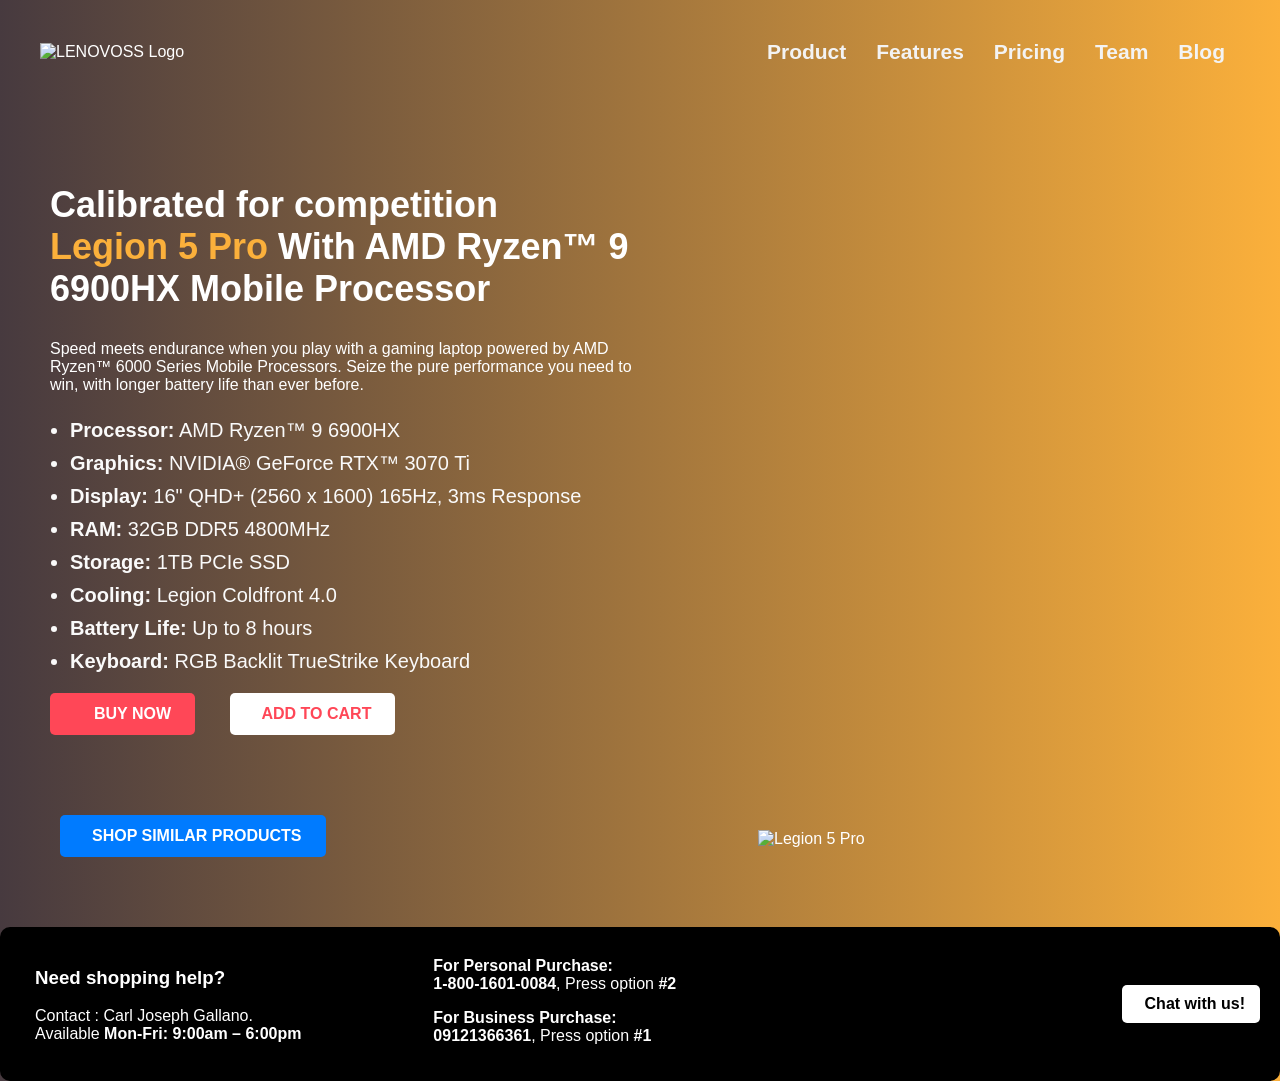
==== home.html @ 92329259 "Add files via upload" ====
<!DOCTYPE html>
<html lang="en">
<head>
    <meta charset="UTF-8">
    <meta name="viewport" content="width=device-width, initial-scale=1.0">
    <title>LENOVOSS</title>
    <link rel="stylesheet" href="lenovo.css.css">
    <script src="https://cdnjs.cloudflare.com/ajax/libs/font-awesome/6.5.1/js/all.min.js" crossorigin="anonymous"></script>
</head>
<body>
    <header>
        <nav>
            <div class="logo">
                <img src="logo1.jpg" alt="LENOVOSS Logo">
            </div>
            <ul>
                <li><a href="#">Product</a></li>
                <li><a href="#">Features</a></li>
                <li><a href="#">Pricing</a></li>
                <li><a href="#">Team</a></li>
                <li><a href="#">Blog</a></li>
            </ul>
        </nav>
    </header>
    

    <section class="hero">
        <div class="content">
            <h1>
                <span>Calibrated for competition <br></span> 
                <span class="highlight">Legion 5 Pro</span> 
                <span>With</span> <strong>AMD Ryzen™ 9 6900HX Mobile Processor</strong>
            </h1>
            <p>Speed meets endurance when you play with a gaming laptop powered by AMD Ryzen™ 6000 Series Mobile Processors. Seize the pure performance you need to win, with longer battery life than ever before.</p>
            
            <ul class="specs-list">
    <li><strong>Processor:</strong> AMD Ryzen™ 9 6900HX</li>
    <li><strong>Graphics:</strong> NVIDIA® GeForce RTX™ 3070 Ti</li>
    <li><strong>Display:</strong> 16" QHD+ (2560 x 1600) 165Hz, 3ms Response</li>
    <li><strong>RAM:</strong> 32GB DDR5 4800MHz</li>
    <li><strong>Storage:</strong> 1TB PCIe SSD</li>
    <li><strong>Cooling:</strong> Legion Coldfront 4.0</li>
    <li><strong>Battery Life:</strong> Up to 8 hours</li>
    <li><strong>Keyboard:</strong> RGB Backlit TrueStrike Keyboard</li>
</ul>

<div class="buttons">
    <a href="#" class="btn primary">
        <i class="fas fa-shopping-bag" style="margin-right: 20px;"></i> BUY NOW
    </a>
    <a href="#" class="btn secondary">
        <i class="fas fa-cart-plus"></i> ADD TO CART
    </a>
    <br>
    <a href="#" class="btn similar">
        <i class="fas fa-search"></i> SHOP SIMILAR PRODUCTS 
    </a>
</div>

        </div>
        <div class="image">
            <img src="pic.avif" alt="Legion 5 Pro">
        </div>
    </section>
    <div class="contact-section">
    <div class="contact-info">
        <i class="fas fa-user-circle icon"></i>
        <div class="text">
            <h3>Need shopping help?</h3>
            <p>Contact : Carl Joseph Gallano.<br>Available <strong>Mon-Fri: 9:00am – 6:00pm</strong></p>
        </div>
    </div>
    <div class="contact-numbers">
        <p><strong>For Personal Purchase:</strong><br><a href="tel:1-800-1601-0084">1-800-1601-0084</a>, Press option <strong>#2</strong></p>
        <p><strong>For Business Purchase:</strong><br><a href="tel:1-800-1601-0084">09121366361</a>, Press option <strong>#1</strong></p>
    </div>
    <div class="chat-button">
        <a href="#" class="btn chat">
            <i class="fas fa-comments"></i> Chat with us!
        </a>
    </div>
</div>

</body>
</html>
---- lenovo.css.css ----
/* General Styles */
body {
    margin: 0;
    font-family: Arial, sans-serif;
    background: linear-gradient(to right, #473a3f, #fbb03b);
    color: white;
 
}

/* Navigation Bar */
header {
    padding: 20px;
}

/* Navigation Bar */
nav {
    display: flex;
    align-items: center;
    justify-content: space-between;
    padding: 20px;
}

.logo img {
    height: 40px; /* Adjust size */
    width: auto;
}

/* Navigation List */
nav ul {
    display: flex;
    justify-content: flex-end;
    list-style: none;
    margin: 0;
    padding: 0;
    font-size: 21px;
}

nav ul li {
    margin: 0 15px;
}

/* Navigation Links */
nav ul li a {
    text-decoration: none;
    color: rgb(243, 243, 243);
    font-weight: bold;
    transition: color 0.3s ease;
    
}

/* Hover Effect */
nav ul li a:hover {
    color: #000000; /* Dark Red */
}

/* Responsive Design */
@media (max-width: 768px) {
    nav {
        flex-direction: column;
        align-items: center;
        text-align: center;
    }

    .logo img {
        margin-bottom: 10px;
        height: 40px;
    }

    nav ul {
        flex-direction: column;
    }----------

    nav ul li {
        margin: 5px 0;
    }
}

/* Hero Section */
.hero {
    display: flex;
    align-items: center;
    justify-content: space-between;
    padding: 50px;
    flex-wrap: wrap;
}

.content {
    max-width: 50%;
}

h1 {
    font-size: 36px;
    font-weight: bold;
}

h1 .highlight {
    color: #fbb03b;
}

p {
    font-size: 16px;
    margin-top: 10px;
}
.specs-list {
    list-style-type: disc;
    margin-top: 25px;
    padding-left: 20px;
    font-size: 20px;
    color: rgb(250, 250, 250);
}

.specs-list li {
    margin-bottom: 10px;
}


/* Buttons */
.buttons {
    margin-top: 20px;
}

.btn {
    display: inline-flex;
    align-items: center;
    padding: 12px 24px;
    font-size: 16px;
    font-weight: bold;
    text-decoration: none;
    border-radius: 5px;
    transition: all 0.3s ease;
}

.btn i {
    margin-right: 8px;
}

/* Primary Button */
.primary {
    background-color: #ff4757;
    color: white;
    margin-right: 20px;
}

/* Secondary Button */
.secondary {
    background-color: white;
    color: #ff4757;
    margin-left: 10px;
}

/* Button Hover Effects */
.btn:hover {
    transform: scale(1.05);
    opacity: 0.8;
}
.similar {
    background-color: #07090a; 
    color: white;
    margin-left: 10px;
}

.similar {
    background-color: #007bff; /* Blue color */
    color: white;
    display: inline-block;
    margin-top: 80px; 
    text-align: center;
}

.similar:hover {
    background-color: #0056b3;
    transform: scale(1.05);
}


.image {
    left: 1200px; /* Aligns the image to the left edge */
    top: 50%; /* Centers the image vertically */
    transform: translateY(-50%); /* Adjusts for perfect vertical centering */
    width: 40%; /* Adjust the size as needed */
    margin-top: auto;
}

.image img {
    max-width: 100%;
    height: auto;
}


/* Responsive Design */
@media (max-width: 768px) {
    .hero {
        flex-direction: column;
        text-align: center;
        padding: 20px;
    }

    .content {
        max-width: 100%;
    }

    .image img {
        width: 200%;

    }
}
.contact-section {
    display: flex;
    align-items: center;
    justify-content: space-between;
    background-color: black;
    color: white;
    padding: 20px;
    border-radius: 10px;
    margin-top: 20px;
}

.contact-info {
    display: flex;
    align-items: center;
    flex: 1;
}

.icon {
    font-size: 40px;
    margin-right: 15px;
    color: white;
}

.contact-numbers {
    flex: 1;
    text-align: left;
}

.contact-numbers a {
    color: white;
    text-decoration: none;
    font-weight: bold;
}

.chat-button {
    flex: 1;
    text-align: right;
}

.chat {
    background-color: white;
    color: black;
    padding: 10px 15px;
    border-radius: 5px;
    font-weight: bold;
    text-decoration: none;
    display: inline-flex;
    align-items: center;
    transition: all 0.3s ease;
}

.chat i {
    margin-right: 8px;
    color: blue;
}

.chat:hover {
    background-color: lightgray;
}
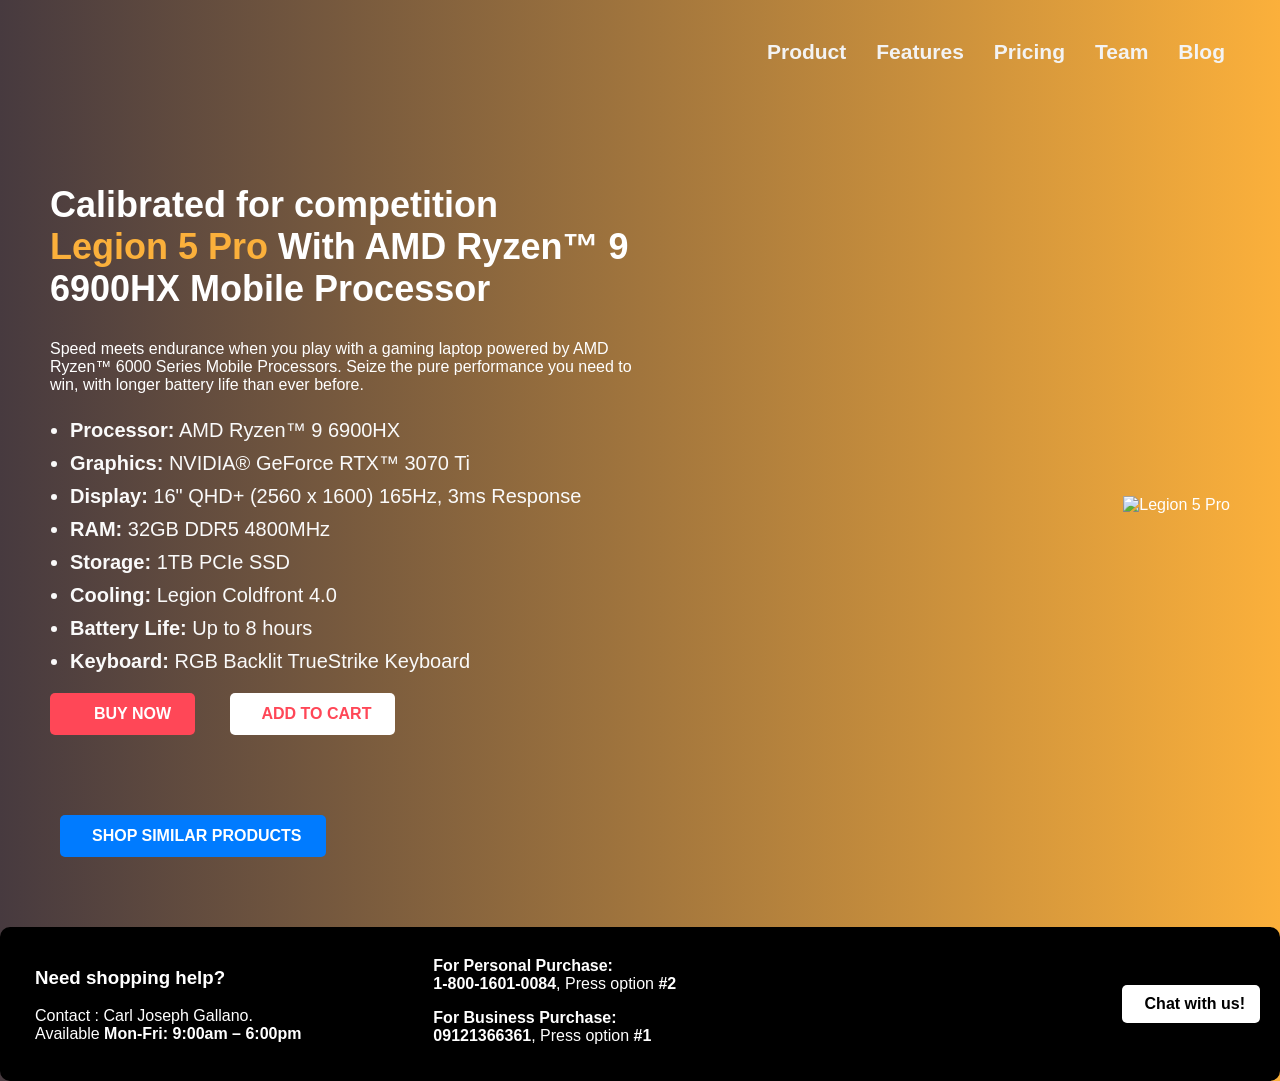
==== commit def8b294: "GO" ====
--- a/home.html
+++ b/home.html
@@ -11,7 +11,7 @@
     <header>
         <nav>
             <div class="logo">
-                <img src="logo1.jpg" alt="LENOVOSS Logo">
+                <img src="lenovo.png" alt="">
             </div>
             <ul>
                 <li><a href="#">Product</a></li>
@@ -51,7 +51,7 @@
     <a href="#" class="btn secondary">
         <i class="fas fa-cart-plus"></i> ADD TO CART
     </a>
-    <br>
+    <br> <!-- Line break to move the next button below -->
     <a href="#" class="btn similar">
         <i class="fas fa-search"></i> SHOP SIMILAR PRODUCTS 
     </a>
@@ -59,7 +59,7 @@
 
         </div>
         <div class="image">
-            <img src="pic.avif" alt="Legion 5 Pro">
+            <img src="lenovo.pic" alt="Legion 5 Pro">
         </div>
     </section>
     <div class="contact-section">
--- a/lenovo.css.css
+++ b/lenovo.css.css
@@ -7,12 +7,12 @@
  
 }
 
-/* Navigation Bar */
+
 header {
     padding: 20px;
 }
 
-/* Navigation Bar */
+
 nav {
     display: flex;
     align-items: center;
@@ -21,11 +21,11 @@
 }
 
 .logo img {
-    height: 40px; /* Adjust size */
+    height: 40px;
     width: auto;
 }
 
-/* Navigation List */
+
 nav ul {
     display: flex;
     justify-content: flex-end;
@@ -39,7 +39,7 @@
     margin: 0 15px;
 }
 
-/* Navigation Links */
+
 nav ul li a {
     text-decoration: none;
     color: rgb(243, 243, 243);
@@ -48,12 +48,12 @@
     
 }
 
-/* Hover Effect */
+
 nav ul li a:hover {
-    color: #000000; /* Dark Red */
-}
-
-/* Responsive Design */
+    color: #000000; 
+}
+
+
 @media (max-width: 768px) {
     nav {
         flex-direction: column;
@@ -75,7 +75,7 @@
     }
 }
 
-/* Hero Section */
+
 .hero {
     display: flex;
     align-items: center;
@@ -114,7 +114,7 @@
 }
 
 
-/* Buttons */
+
 .buttons {
     margin-top: 20px;
 }
@@ -134,21 +134,21 @@
     margin-right: 8px;
 }
 
-/* Primary Button */
+
 .primary {
     background-color: #ff4757;
     color: white;
     margin-right: 20px;
 }
 
-/* Secondary Button */
+
 .secondary {
     background-color: white;
     color: #ff4757;
     margin-left: 10px;
 }
 
-/* Button Hover Effects */
+
 .btn:hover {
     transform: scale(1.05);
     opacity: 0.8;
@@ -160,7 +160,7 @@
 }
 
 .similar {
-    background-color: #007bff; /* Blue color */
+    background-color: #007bff; 
     color: white;
     display: inline-block;
     margin-top: 80px; 
@@ -173,13 +173,7 @@
 }
 
 
-.image {
-    left: 1200px; /* Aligns the image to the left edge */
-    top: 50%; /* Centers the image vertically */
-    transform: translateY(-50%); /* Adjusts for perfect vertical centering */
-    width: 40%; /* Adjust the size as needed */
-    margin-top: auto;
-}
+
 
 .image img {
     max-width: 100%;
@@ -187,7 +181,6 @@
 }
 
 
-/* Responsive Design */
 @media (max-width: 768px) {
     .hero {
         flex-direction: column;
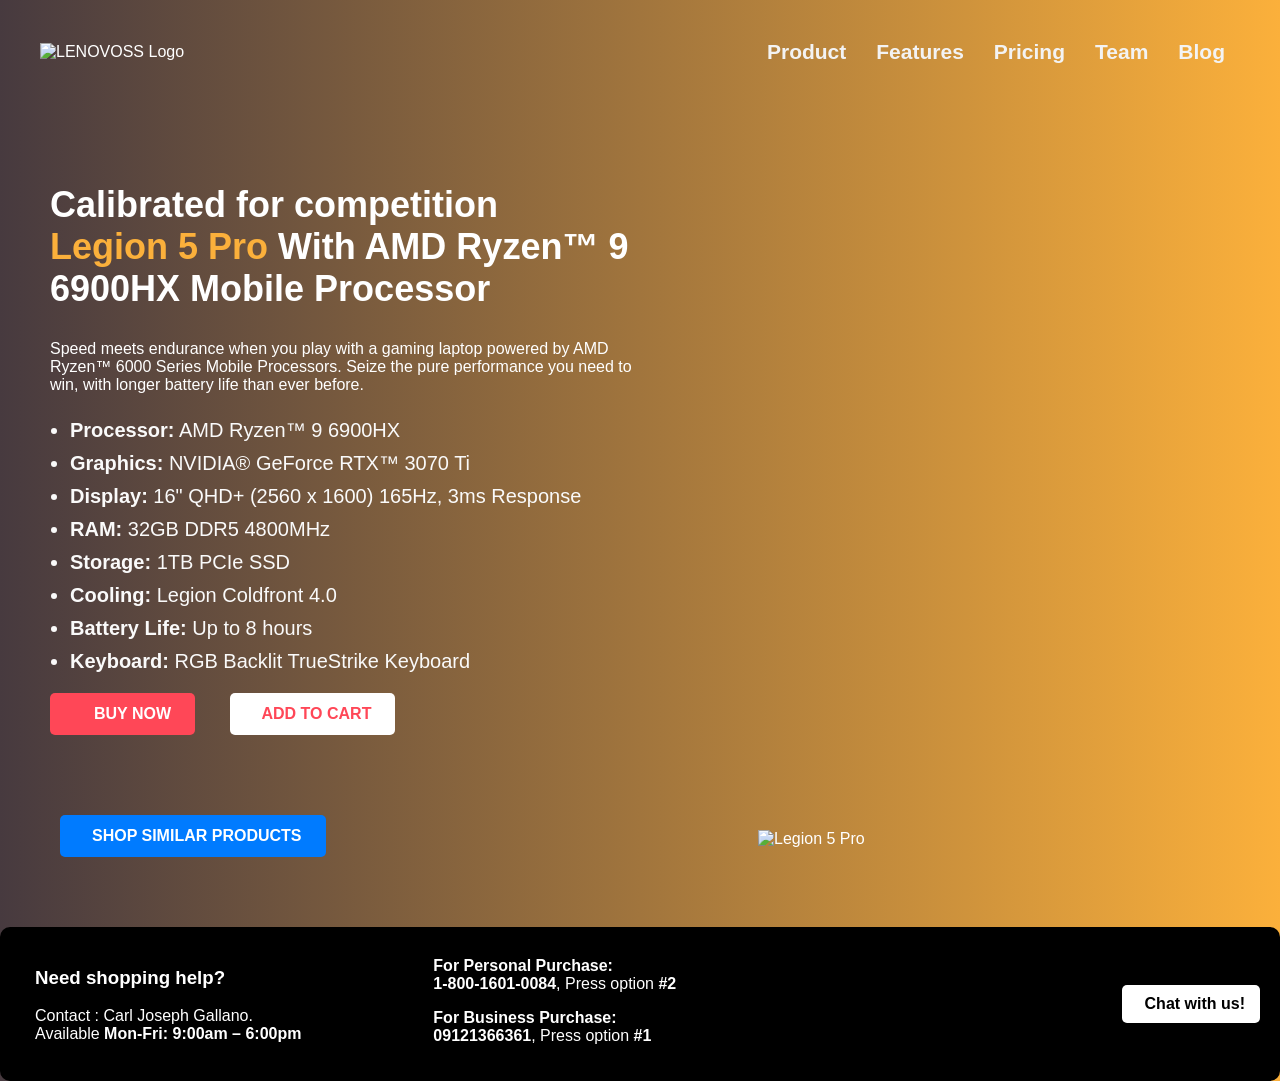
==== commit 806cf5ec: "Merge 92329259e9c5ee33a9d578a0d7c618cdebcda5c9 into acc1452348a8752aa434fa173a1622cce2e6ed55" ====
--- a/home.html
+++ b/home.html
@@ -11,7 +11,7 @@
     <header>
         <nav>
             <div class="logo">
-                <img src="lenovo.png" alt="">
+                <img src="logo1.jpg" alt="LENOVOSS Logo">
             </div>
             <ul>
                 <li><a href="#">Product</a></li>
@@ -51,7 +51,7 @@
     <a href="#" class="btn secondary">
         <i class="fas fa-cart-plus"></i> ADD TO CART
     </a>
-    <br> <!-- Line break to move the next button below -->
+    <br>
     <a href="#" class="btn similar">
         <i class="fas fa-search"></i> SHOP SIMILAR PRODUCTS 
     </a>
@@ -59,7 +59,7 @@
 
         </div>
         <div class="image">
-            <img src="lenovo.pic" alt="Legion 5 Pro">
+            <img src="pic.avif" alt="Legion 5 Pro">
         </div>
     </section>
     <div class="contact-section">
--- a/lenovo.css.css
+++ b/lenovo.css.css
@@ -7,12 +7,12 @@
  
 }
 
-
+/* Navigation Bar */
 header {
     padding: 20px;
 }
 
-
+/* Navigation Bar */
 nav {
     display: flex;
     align-items: center;
@@ -21,11 +21,11 @@
 }
 
 .logo img {
-    height: 40px;
+    height: 40px; /* Adjust size */
     width: auto;
 }
 
-
+/* Navigation List */
 nav ul {
     display: flex;
     justify-content: flex-end;
@@ -39,7 +39,7 @@
     margin: 0 15px;
 }
 
-
+/* Navigation Links */
 nav ul li a {
     text-decoration: none;
     color: rgb(243, 243, 243);
@@ -48,12 +48,12 @@
     
 }
 
-
+/* Hover Effect */
 nav ul li a:hover {
-    color: #000000; 
-}
-
-
+    color: #000000; /* Dark Red */
+}
+
+/* Responsive Design */
 @media (max-width: 768px) {
     nav {
         flex-direction: column;
@@ -75,7 +75,7 @@
     }
 }
 
-
+/* Hero Section */
 .hero {
     display: flex;
     align-items: center;
@@ -114,7 +114,7 @@
 }
 
 
-
+/* Buttons */
 .buttons {
     margin-top: 20px;
 }
@@ -134,21 +134,21 @@
     margin-right: 8px;
 }
 
-
+/* Primary Button */
 .primary {
     background-color: #ff4757;
     color: white;
     margin-right: 20px;
 }
 
-
+/* Secondary Button */
 .secondary {
     background-color: white;
     color: #ff4757;
     margin-left: 10px;
 }
 
-
+/* Button Hover Effects */
 .btn:hover {
     transform: scale(1.05);
     opacity: 0.8;
@@ -160,7 +160,7 @@
 }
 
 .similar {
-    background-color: #007bff; 
+    background-color: #007bff; /* Blue color */
     color: white;
     display: inline-block;
     margin-top: 80px; 
@@ -173,7 +173,13 @@
 }
 
 
-
+.image {
+    left: 1200px; /* Aligns the image to the left edge */
+    top: 50%; /* Centers the image vertically */
+    transform: translateY(-50%); /* Adjusts for perfect vertical centering */
+    width: 40%; /* Adjust the size as needed */
+    margin-top: auto;
+}
 
 .image img {
     max-width: 100%;
@@ -181,6 +187,7 @@
 }
 
 
+/* Responsive Design */
 @media (max-width: 768px) {
     .hero {
         flex-direction: column;
